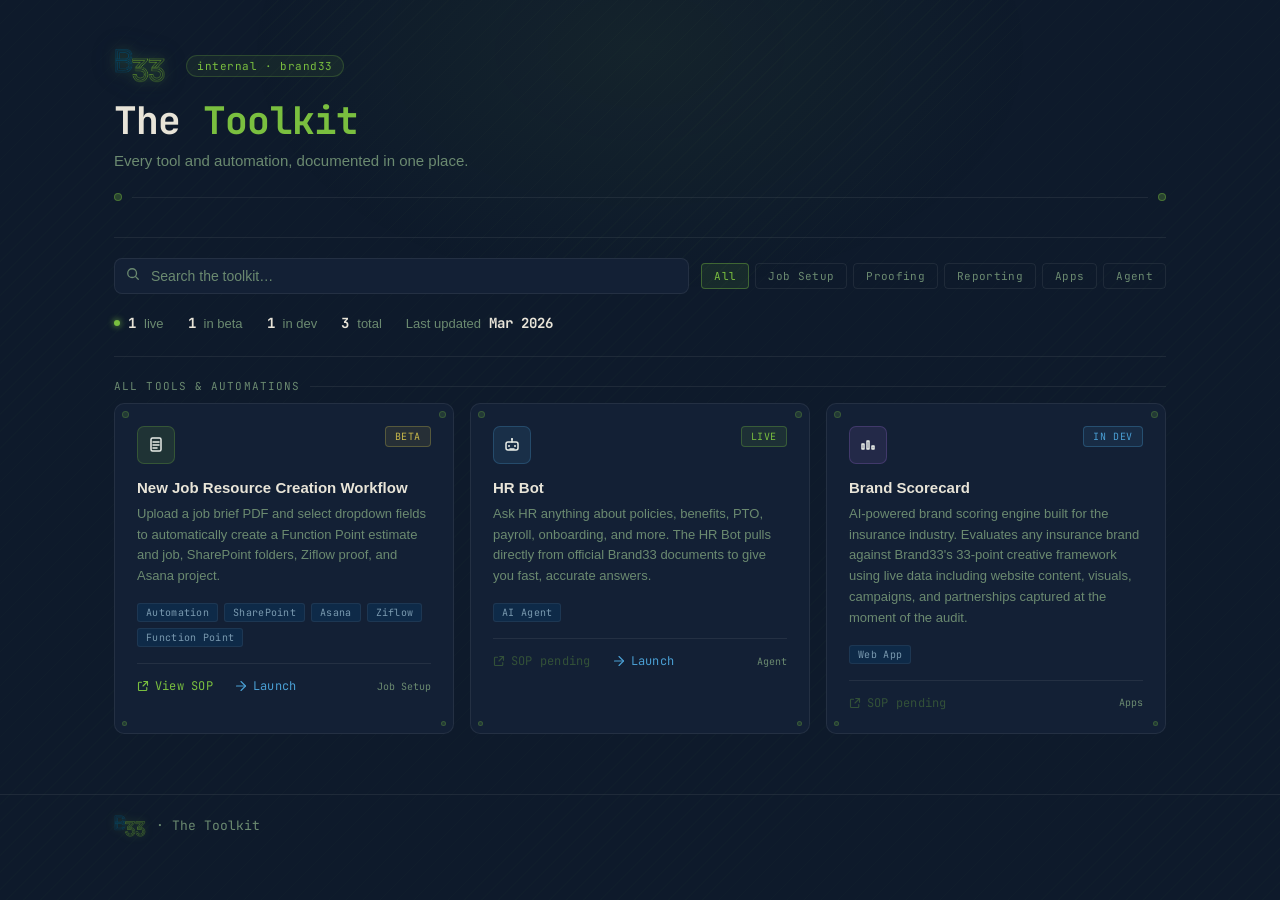
==== index.html @ ebba64cc "Update index.html" ====
<!DOCTYPE html>
<html lang="en">
<head>
<meta charset="UTF-8">
<meta name="viewport" content="width=device-width, initial-scale=1.0">
<title>The Toolkit</title>
<link href="https://fonts.googleapis.com/css2?family=JetBrains+Mono:wght@400;500;700&family=Poppins:wght@300;400;500;600&display=swap" rel="stylesheet">
<style>
  :root {
    --bg:      #0e1a2b;
    --bg2:     #132035;
    --bg3:     #1a2a42;
    --border:  rgba(255,255,255,0.07);
    --border-hover: rgba(255,255,255,0.15);
    --text:    #e8ede8;
    --muted:   #6b8a70;
    --accent:  #7abf3f;
    --cream:   #e8e4d8;
    --mono: "JetBrains Mono", monospace;
    --sans: "DM Sans", sans-serif;
  }

  * { box-sizing: border-box; margin: 0; padding: 0; }

  body {
    background: var(--bg);
    color: var(--text);
    font-family: var(--sans);
    min-height: 100vh;
    overflow-x: hidden;
  }

  /* Diagonal hatching texture — toolbox vibe */
  body::before {
    content: "";
    position: fixed;
    inset: 0;
    background-image: repeating-linear-gradient(
      -45deg,
      rgba(122,191,63,0.018) 0px,
      rgba(122,191,63,0.018) 1px,
      transparent 1px,
      transparent 12px
    );
    pointer-events: none;
    z-index: 0;
  }

  body::after {
    content: "";
    position: fixed;
    top: -200px;
    left: 50%;
    transform: translateX(-50%);
    width: 800px;
    height: 500px;
    background: radial-gradient(ellipse, rgba(122,191,63,0.06) 0%, transparent 70%);
    pointer-events: none;
    z-index: 0;
  }

  .container {
    max-width: 1100px;
    margin: 0 auto;
    padding: 0 24px;
    position: relative;
    z-index: 1;
  }

  /* ── HEADER ── */
  header {
    padding: 48px 0 36px;
    border-bottom: 1px solid var(--border);
  }

  .header-top {
    display: flex;
    align-items: center;
    gap: 20px;
    margin-bottom: 18px;
  }

  .logo-wrap {
    display: flex;
    align-items: center;
    flex-shrink: 0;
  }

  .logo-wrap img {
    width: 52px;
    height: auto;
    display: block;
    filter: drop-shadow(0 0 6px rgba(122,191,63,0.5)) drop-shadow(0 0 12px rgba(13,51,85,0.4));
  }

  .badge-env {
    font-family: var(--mono);
    font-size: 11px;
    color: var(--accent);
    background: rgba(122,191,63,0.08);
    border: 1px solid rgba(122,191,63,0.22);
    padding: 3px 10px;
    border-radius: 20px;
    letter-spacing: 0.05em;
  }

  .title-row {
    display: flex;
    align-items: baseline;
    gap: 14px;
    margin-bottom: 10px;
  }

  h1 {
    font-family: var(--mono);
    font-size: 38px;
    font-weight: 700;
    letter-spacing: -0.02em;
    color: var(--cream);
    line-height: 1;
  }

  h1 span { color: var(--accent); }

  /* Wrench icon inline with title */
  .title-icon {
    font-size: 28px;
    line-height: 1;
    filter: drop-shadow(0 0 4px rgba(122,191,63,0.3));
  }

  .welcome-msg {
    font-size: 15px;
    color: var(--muted);
    line-height: 1.6;
    max-width: 520px;
  }

  /* ── TOOLBOX DIVIDER — decorative bolts ── */
  .bolt-divider {
    display: flex;
    align-items: center;
    gap: 10px;
    padding: 20px 0 0;
  }

  .bolt {
    width: 8px;
    height: 8px;
    border-radius: 50%;
    background: rgba(122,191,63,0.25);
    border: 1px solid rgba(122,191,63,0.4);
    flex-shrink: 0;
  }

  .bolt-line {
    flex: 1;
    height: 1px;
    background: var(--border);
  }

  /* ── CONTROLS ── */
  .controls {
    display: flex;
    align-items: center;
    gap: 12px;
    padding: 20px 0;
    flex-wrap: wrap;
  }

  .search-wrap {
    flex: 1;
    min-width: 200px;
    position: relative;
  }

  .search-icon {
    position: absolute;
    left: 12px;
    top: 50%;
    transform: translateY(-50%);
    color: var(--muted);
    pointer-events: none;
  }

  input[type="text"] {
    width: 100%;
    background: var(--bg2);
    border: 1px solid var(--border);
    border-radius: 8px;
    padding: 9px 12px 9px 36px;
    color: var(--text);
    font-family: var(--sans);
    font-size: 14px;
    outline: none;
    transition: border-color 0.2s;
  }

  input[type="text"]:focus { border-color: rgba(122,191,63,0.45); }
  input[type="text"]::placeholder { color: var(--muted); }

  .filter-pills { display: flex; gap: 6px; flex-wrap: wrap; }

  .pill {
    font-family: var(--mono);
    font-size: 11px;
    padding: 5px 12px;
    border-radius: 4px;
    border: 1px solid var(--border);
    background: transparent;
    color: var(--muted);
    cursor: pointer;
    transition: all 0.15s;
    letter-spacing: 0.03em;
  }

  .pill:hover { border-color: var(--border-hover); color: var(--text); }
  .pill.active { background: rgba(122,191,63,0.1); border-color: rgba(122,191,63,0.4); color: var(--accent); }

  /* ── STATS ── */
  .stats-row {
    display: flex;
    gap: 24px;
    padding-bottom: 24px;
    border-bottom: 1px solid var(--border);
    flex-wrap: wrap;
  }

  .stat { display: flex; align-items: center; gap: 8px; font-size: 13px; color: var(--muted); }
  .stat strong { font-family: var(--mono); color: var(--cream); font-size: 14px; }

  .stat-dot {
    width: 6px; height: 6px; border-radius: 50%;
    background: var(--accent);
    box-shadow: 0 0 6px var(--accent);
    animation: pulse 2s infinite;
  }

  @keyframes pulse { 0%,100%{opacity:1} 50%{opacity:0.35} }

  /* ── SECTION LABEL ── */
  .section-label {
    font-family: var(--mono);
    font-size: 11px;
    color: var(--muted);
    letter-spacing: 0.1em;
    text-transform: uppercase;
    padding: 22px 0 10px;
    display: flex;
    align-items: center;
    gap: 10px;
  }

  
  .section-label::after { content: ""; flex: 1; height: 1px; background: var(--border); }

  /* ── GRID ── */
  .grid {
    display: grid;
    grid-template-columns: repeat(auto-fill, minmax(300px, 1fr));
    gap: 16px;
    padding: 0 0 60px;
  }

  /* ── CARD ── */
  .card {
    background: var(--bg2);
    border: 1px solid var(--border);
    border-radius: 10px;
    padding: 22px;
    cursor: pointer;
    transition: border-color 0.2s, transform 0.15s, background 0.2s;
    position: relative;
    overflow: hidden;
  }

  /* Corner bolt decorations */
  .card::before {
    content: "";
    position: absolute;
    top: 7px; left: 7px;
    width: 5px; height: 5px;
    border-radius: 50%;
    background: rgba(122,191,63,0.15);
    border: 1px solid rgba(122,191,63,0.25);
    transition: background 0.2s;
  }

  .card::after {
    content: "";
    position: absolute;
    top: 7px; right: 7px;
    width: 5px; height: 5px;
    border-radius: 50%;
    background: rgba(122,191,63,0.15);
    border: 1px solid rgba(122,191,63,0.25);
    transition: background 0.2s;
  }

  .card:hover {
    border-color: rgba(122,191,63,0.25);
    background: var(--bg3);
    transform: translateY(-2px);
  }

  .card:hover::before,
  .card:hover::after {
    background: rgba(122,191,63,0.35);
  }

  /* Bottom bolts */
  .card .bolt-br, .card .bolt-bl {
    position: absolute;
    bottom: 7px;
    width: 5px; height: 5px;
    border-radius: 50%;
    background: rgba(122,191,63,0.15);
    border: 1px solid rgba(122,191,63,0.25);
    transition: background 0.2s;
  }
  .card .bolt-br { right: 7px; }
  .card .bolt-bl { left: 7px; }
  .card:hover .bolt-br,
  .card:hover .bolt-bl { background: rgba(122,191,63,0.35); }

  /* Left accent per category */
  .card-accent {
    position: absolute;
    left: 0; top: 18%; bottom: 18%;
    width: 2px;
    border-radius: 0 2px 2px 0;
    opacity: 0;
    transition: opacity 0.2s;
  }

  .card.cat-job-setup .card-accent  { background: var(--accent); }
  .card.cat-proofing .card-accent   { background: #4a9fd4; }
  .card.cat-reporting .card-accent  { background: #d4824a; }
  .card.cat-agent .card-accent      { background: #c8b84a; }
  .card.cat-apps .card-accent       { background: #9a6ad4; }
  .card:hover .card-accent { opacity: 1; }

  .card-header { display: flex; align-items: flex-start; justify-content: space-between; margin-bottom: 14px; }

  .card-icon {
    width: 38px; height: 38px; border-radius: 7px;
    display: flex; align-items: center; justify-content: center;
    font-size: 17px; flex-shrink: 0;
  }

  .icon-green  { background: rgba(122,191,63,0.12); border: 1px solid rgba(122,191,63,0.25); }
  .icon-blue   { background: rgba(74,159,212,0.12); border: 1px solid rgba(74,159,212,0.25); }
  .icon-orange { background: rgba(212,130,74,0.12); border: 1px solid rgba(212,130,74,0.25); }
  .icon-gold   { background: rgba(200,184,74,0.12); border: 1px solid rgba(200,184,74,0.25); }
  .icon-purple { background: rgba(154,106,212,0.12); border: 1px solid rgba(154,106,212,0.25); }

  .status-badge {
    font-family: var(--mono); font-size: 10px;
    letter-spacing: 0.06em; padding: 3px 9px;
    border-radius: 4px; text-transform: uppercase; flex-shrink: 0;
  }

  .status-live   { background: rgba(122,191,63,0.1); color: var(--accent); border: 1px solid rgba(122,191,63,0.3); }
  .status-beta   { background: rgba(200,184,74,0.1); color: #c8b84a; border: 1px solid rgba(200,184,74,0.3); }
  .status-coming { background: rgba(107,112,128,0.1); color: var(--muted); border: 1px solid var(--border); }
  .status-indev  { background: rgba(74,159,212,0.1); color: #4a9fd4; border: 1px solid rgba(74,159,212,0.3); }

  .card-title { font-size: 15px; font-weight: 600; color: var(--cream); margin-bottom: 6px; line-height: 1.3; }
  .card-desc { font-size: 13px; color: var(--muted); line-height: 1.6; margin-bottom: 16px; }

  .card-tags { display: flex; gap: 6px; flex-wrap: wrap; margin-bottom: 16px; }

  .tag {
    font-family: var(--mono); font-size: 10px;
    padding: 2px 8px; border-radius: 3px;
    background: rgba(13,51,85,0.6);
    border: 1px solid rgba(255,255,255,0.06);
    color: #7a9ab0; letter-spacing: 0.03em;
  }

  .card-footer {
    display: flex; align-items: center; justify-content: space-between;
    padding-top: 14px; border-top: 1px solid var(--border);
  }

  .doc-link {
    display: flex; align-items: center; gap: 6px;
    font-size: 12px; color: var(--accent); text-decoration: none;
    font-family: var(--mono); letter-spacing: 0.02em; transition: opacity 0.15s;
  }

  .doc-link:hover { opacity: 0.7; }
  .card-meta { font-family: var(--mono); font-size: 10px; color: var(--muted); }

  /* ── EMPTY ── */
  .empty { grid-column: 1/-1; text-align: center; padding: 60px 20px; color: var(--muted); font-size: 14px; }
  .empty span { display: block; font-size: 28px; margin-bottom: 10px; }

  /* ── FOOTER ── */
  footer {
    border-top: 1px solid var(--border);
    padding: 20px 0;
    position: relative; z-index: 1;
  }

  .footer-inner { display: flex; align-items: center; justify-content: space-between; }
  .footer-brand { font-family: var(--mono); font-size: 13px; font-weight: 700; color: var(--cream); }
  .footer-brand span { color: var(--accent); }
  .footer-note { font-family: var(--mono); font-size: 11px; color: var(--muted); }

  @media (max-width: 600px) {
    h1 { font-size: 28px; }
    .grid { grid-template-columns: 1fr; }
    .footer-inner { flex-direction: column; gap: 8px; text-align: center; }
  }
</style>
</head>
<body>
<div class="container">

  <header>
    <div class="header-top">
      <div class="logo-wrap">
        <img src="[data-uri]" alt="B33">
      </div>
      <span class="badge-env">internal · brand33</span>
    </div>
    <div class="title-row">
      <h1>The <span>Toolkit</span></h1>
      
    </div>
    <p class="welcome-msg">Every tool and automation, documented in one place.</p>
    <div class="bolt-divider">
      <div class="bolt"></div>
      <div class="bolt-line"></div>
      <div class="bolt"></div>
    </div>
  </header>

  <div class="controls">
    <div class="search-wrap">
      <span class="search-icon">
        <svg width="14" height="14" viewBox="0 0 16 16" fill="none">
          <circle cx="7" cy="7" r="5" stroke="currentColor" stroke-width="1.5"/>
          <path d="M11 11l3 3" stroke="currentColor" stroke-width="1.5" stroke-linecap="round"/>
        </svg>
      </span>
      <input type="text" id="searchInput" placeholder="Search the toolkit…" oninput="filterCards()">
    </div>
    <div class="filter-pills">
      <button class="pill active" onclick="setFilter('all', this)">All</button>
      <button class="pill" onclick="setFilter('job-setup', this)">Job Setup</button>
      <button class="pill" onclick="setFilter('proofing', this)">Proofing</button>
      <button class="pill" onclick="setFilter('reporting', this)">Reporting</button>
      <button class="pill" onclick="setFilter('apps', this)">Apps</button>
      <button class="pill" onclick="setFilter('agent', this)">Agent</button>
    </div>
  </div>

  <div class="stats-row">
    <div class="stat"><span class="stat-dot"></span><strong id="liveCount">1</strong> live</div>
    <div class="stat"><strong id="betaCount">0</strong> in beta</div>
    <div class="stat"><strong id="indevCount">0</strong> in dev</div>
    <div class="stat"><strong id="totalCount">1</strong> total</div>
    <div class="stat">Last updated <strong>Mar 2026</strong></div>
  </div>

  <div class="section-label" id="sectionLabel">All tools &amp; automations</div>

  <div class="grid" id="cardGrid"></div>
</div>

<!-- SOP Modal -->
<div id="sopModal" style="display:none;position:fixed;inset:0;z-index:1000;background:rgba(8,14,24,0.85);backdrop-filter:blur(4px);" onclick="closeSOP(event)">
  <div style="position:absolute;top:50%;left:50%;transform:translate(-50%,-50%);width:90%;max-width:900px;background:#132035;border:1px solid rgba(122,191,63,0.2);border-radius:12px;overflow:hidden;box-shadow:0 24px 60px rgba(0,0,0,0.5);">
    <div style="display:flex;align-items:center;justify-content:space-between;padding:16px 20px;border-bottom:1px solid rgba(255,255,255,0.07);">
      <span id="sopModalTitle" style="font-family:'Poppins',sans-serif;font-size:14px;font-weight:600;color:#e8e4d8;"></span>
      <button onclick="closeSOP()" style="background:none;border:none;color:#6b8a70;cursor:pointer;font-size:20px;line-height:1;padding:0 4px;">&times;</button>
    </div>
    <div style="padding:0;">
      <iframe id="sopFrame" src="" width="100%" height="800" allow="fullscreen" style="border:0;display:block;min-height:640px;"></iframe>
    </div>
  </div>
</div>


<footer>
  <div class="container">
    <div class="footer-inner">
      <div class="footer-brand"><img src="[data-uri]" alt="B33" style="height:22px;width:auto;display:inline-block;vertical-align:middle;filter:drop-shadow(0 0 4px rgba(122,191,63,0.4));margin-right:10px;"><span style="color:var(--muted);font-weight:400;">· The Toolkit</span></div>
      
    </div>
  </div>
</footer>

<script>
  // ============================================================
  // THE TOOLKIT — TOOL DIRECTORY
  // To add a new tool, copy one of the objects below and update
  // the fields. That is all you need to do!
  //
  // FIELDS:
  //   title      — name of the tool or automation
  //   desc       — short description of what it does
  //   category   — "job-setup" | "proofing" | "reporting" | "apps" | "comms"
  //   status     — "live" | "beta" | "coming"
  //   sopUrl     — paste your Scribe link here (or leave "" if not ready)
  //   tags       — array of platform names e.g. ["n8n", "Asana"]
  //   icon       — "doc" | "gear" | "bolt" | "chart" | "bell" | "link"
  //   iconColor  — "green" | "blue" | "orange" | "gold" | "purple"
  // ============================================================
  const TOOLS = [
    {
      title:     "New Job Resource Creation Workflow",
      desc:      "Upload a job brief PDF and select dropdown fields to automatically create a Function Point estimate and job, SharePoint folders, Ziflow proof, and Asana project.",
      category:  "job-setup",
      status:    "beta",
      sopUrl:    "https://scribehow.com/page-embed/New_Job_Resource_Creation_Workflow__ccn_DR5oRvy5ynn7u_gwuA",
      launchUrl: "https://cd333.app.n8n.cloud/form/26f02a42-0b9b-437d-ba94-906bbc5adedc",
      tags:      ["Automation", "SharePoint", "Asana", "Ziflow", "Function Point"],
      icon:      "doc",
      iconColor: "green"
    },
    // ADD NEW TOOLS BELOW THIS LINE ─────────────────────────────

    {
      title:     "HR Bot",
      desc:      "Ask HR anything about policies, benefits, PTO, payroll, onboarding, and more. The HR Bot pulls directly from official Brand33 documents to give you fast, accurate answers.",
      category:  "agent",
      status:    "live",
      sopUrl:    "",
      launchUrl: "https://teams.microsoft.com/l/chat/19:d0aacc4e-193f-4968-90f3-7f5063291b6b_0f49fb86-706a-46f9-90ae-ad2b9e4818c9@unq.gbl.spaces/conversations?context=%7B%22contextType%22%3A%22chat%22%7D",
      tags:      ["AI Agent"],
      icon:      "bot",
      iconColor: "blue"
    },
    {
      title:     "Brand Scorecard",
      desc:      "AI-powered brand scoring engine built for the insurance industry. Evaluates any insurance brand against Brand33's 33-point creative framework using live data including website content, visuals, campaigns, and partnerships captured at the moment of the audit.",
      category:  "apps",
      status:    "indev",
      sopUrl:    "",
      tags:      ["Web App"],
      icon:      "chart",
      iconColor: "purple"
    },

    // END OF TOOLS LIST ─────────────────────────────────────────
  ];

  // ============================================================
  // ICONS — you can add new icon keys here if needed
  // ============================================================
  const ICONS = {
    doc:   '<svg width="16" height="16" viewBox="0 0 16 16" fill="none"><rect x="3" y="1" width="10" height="13" rx="1.5" stroke="currentColor" stroke-width="1.5"/><path d="M5 5h6M5 8h6M5 11h4" stroke="currentColor" stroke-width="1.5" stroke-linecap="round"/></svg>',
    gear:  '<svg width="16" height="16" viewBox="0 0 16 16" fill="none"><circle cx="8" cy="8" r="2.5" stroke="currentColor" stroke-width="1.5"/><path d="M8 1v2M8 13v2M1 8h2M13 8h2M3.05 3.05l1.42 1.42M11.53 11.53l1.42 1.42M3.05 12.95l1.42-1.42M11.53 4.47l1.42-1.42" stroke="currentColor" stroke-width="1.5" stroke-linecap="round"/></svg>',
    bolt:  '<svg width="16" height="16" viewBox="0 0 16 16" fill="none"><path d="M9 1L3 9h5l-1 6 6-8H8l1-6z" stroke="currentColor" stroke-width="1.5" stroke-linejoin="round"/></svg>',
    chart: '<svg width="16" height="16" viewBox="0 0 16 16" fill="none"><path d="M2 12h2V7H2v5zM7 12h2V4H7v8zM12 12h2V9h-2v3z" stroke="currentColor" stroke-width="1.5" stroke-linejoin="round"/></svg>',
    bell:  '<svg width="16" height="16" viewBox="0 0 16 16" fill="none"><path d="M8 1a5 5 0 00-5 5v3l-1.5 2h13L13 9V6a5 5 0 00-5-5z" stroke="currentColor" stroke-width="1.5" stroke-linejoin="round"/><path d="M6.5 13a1.5 1.5 0 003 0" stroke="currentColor" stroke-width="1.5"/></svg>',
    link:  '<svg width="16" height="16" viewBox="0 0 16 16" fill="none"><path d="M6 10l4-4M9 3h4v4" stroke="currentColor" stroke-width="1.5" stroke-linecap="round" stroke-linejoin="round"/><path d="M7 4H4a1 1 0 00-1 1v7a1 1 0 001 1h7a1 1 0 001-1v-3" stroke="currentColor" stroke-width="1.5" stroke-linecap="round"/></svg>',
    bot:   '<svg width="16" height="16" viewBox="0 0 16 16" fill="none"><rect x="2" y="5" width="12" height="8" rx="2" stroke="currentColor" stroke-width="1.5"/><path d="M5 9h.01M11 9h.01" stroke="currentColor" stroke-width="2" stroke-linecap="round"/><path d="M6 12h4" stroke="currentColor" stroke-width="1.5" stroke-linecap="round"/><path d="M8 5V2" stroke="currentColor" stroke-width="1.5" stroke-linecap="round"/><circle cx="8" cy="2" r="1" fill="currentColor"/></svg>'
  };

  const CAT_LABELS = {
    all: "All tools & automations",
    "job-setup": "Job Setup",
    proofing: "Proofing",
    reporting: "Reporting",
    apps: "Apps",
    agent: "Agent"
  };

  let activeFilter = "all";

  const SOP_ICON = '<svg width="12" height="12" viewBox="0 0 16 16" fill="none"><path d="M6 3H3a1 1 0 00-1 1v9a1 1 0 001 1h9a1 1 0 001-1v-3" stroke="currentColor" stroke-width="1.5" stroke-linecap="round"/><path d="M9 2h5m0 0v5m0-5L8 8" stroke="currentColor" stroke-width="1.5" stroke-linecap="round" stroke-linejoin="round"/></svg>';

  function renderCards(tools) {
    const grid = document.getElementById("cardGrid");
    grid.innerHTML = "";
    tools.forEach(tool => {
      const statusClass = { live: "status-live", beta: "status-beta", coming: "status-coming", indev: "status-indev" }[tool.status] || "status-coming";
      const statusLabel = { live: "Live", beta: "Beta", coming: "Coming Soon", indev: "In Dev" }[tool.status] || "Coming Soon";
      const LAUNCH_ICON = '<svg width="12" height="12" viewBox="0 0 16 16" fill="none"><path d="M8 2l6 6-6 6" stroke="currentColor" stroke-width="1.5" stroke-linecap="round" stroke-linejoin="round"/><path d="M2 8h12" stroke="currentColor" stroke-width="1.5" stroke-linecap="round"/></svg>';
      const launchHtml = tool.launchUrl
        ? '<a class="doc-link" href="' + tool.launchUrl + '" target="_blank" style="margin-left:10px;color:#4a9fd4;">' + LAUNCH_ICON + 'Launch</a>'
        : '';
      const sopHtml = tool.sopUrl
        ? '<a class="doc-link" href="#" onclick="openSOP(\'' + tool.sopUrl + '\', \'' + tool.title + '\'); return false;">' + SOP_ICON + 'View SOP</a>'
        : '<span class="doc-link" style="opacity:0.3;cursor:default;">' + SOP_ICON + 'SOP pending</span>';
      const tagsHtml = tool.tags.map(t => '<span class="tag">' + t + '</span>').join("");
      const card = document.createElement("div");
      card.className = "card cat-" + tool.category;
      card.dataset.category = tool.category;
      card.dataset.title = tool.title;
      card.dataset.status = tool.status;
      card.innerHTML =
        '<div class="card-accent"></div>' +
        '<div class="bolt-bl"></div>' +
        '<div class="bolt-br"></div>' +
        '<div class="card-header">' +
          '<div class="card-icon icon-' + tool.iconColor + '">' + (ICONS[tool.icon] || ICONS.doc) + '</div>' +
          '<span class="status-badge ' + statusClass + '">' + statusLabel + '</span>' +
        '</div>' +
        '<div class="card-title">' + tool.title + '</div>' +
        '<div class="card-desc">' + tool.desc + '</div>' +
        '<div class="card-tags">' + tagsHtml + '</div>' +
        '<div class="card-footer"><div style="display:flex;align-items:center;gap:12px;">' + sopHtml + launchHtml + '</div><span class="card-meta">' + (CAT_LABELS[tool.category] || tool.category) + '</span></div>';
      grid.appendChild(card);
    });
  }

  function filterCards() {
    const q = document.getElementById("searchInput").value.toLowerCase();
    const filtered = TOOLS.filter(tool => {
      const catMatch = activeFilter === "all" || tool.category === activeFilter;
      const textMatch = q === "" || tool.title.toLowerCase().includes(q) || tool.desc.toLowerCase().includes(q) || tool.tags.some(t => t.toLowerCase().includes(q));
      return catMatch && textMatch;
    });
    renderCards(filtered);
    if (filtered.length === 0) {
      const empty = document.createElement("div");
      empty.className = "empty";
      empty.textContent = "Nothing found in the toolkit.";
      document.getElementById("cardGrid").appendChild(empty);
    }
    updateStats(filtered);
  }

  function setFilter(cat, el) {
    activeFilter = cat;
    document.querySelectorAll(".pill").forEach(p => p.classList.remove("active"));
    el.classList.add("active");
    document.getElementById("sectionLabel").textContent = CAT_LABELS[cat] || cat;
    filterCards();
  }

  function updateStats(tools) {
    const list = tools !== undefined ? tools : TOOLS;
    document.getElementById("liveCount").textContent  = list.filter(t => t.status === "live").length;
    document.getElementById("betaCount").textContent  = list.filter(t => t.status === "beta").length;
    document.getElementById("indevCount").textContent = list.filter(t => t.status === "indev").length;
    document.getElementById("totalCount").textContent = list.length;
  }


  function openSOP(url, title) {
    document.getElementById('sopFrame').src = url;
    document.getElementById('sopModalTitle').textContent = title;
    document.getElementById('sopModal').style.display = 'block';
    document.body.style.overflow = 'hidden';
  }

  function closeSOP(e) {
    if (e && e.target !== document.getElementById('sopModal')) return;
    document.getElementById('sopModal').style.display = 'none';
    document.getElementById('sopFrame').src = '';
    document.body.style.overflow = '';
  }

  renderCards(TOOLS);
  updateStats();
</script>
</body>
</html>
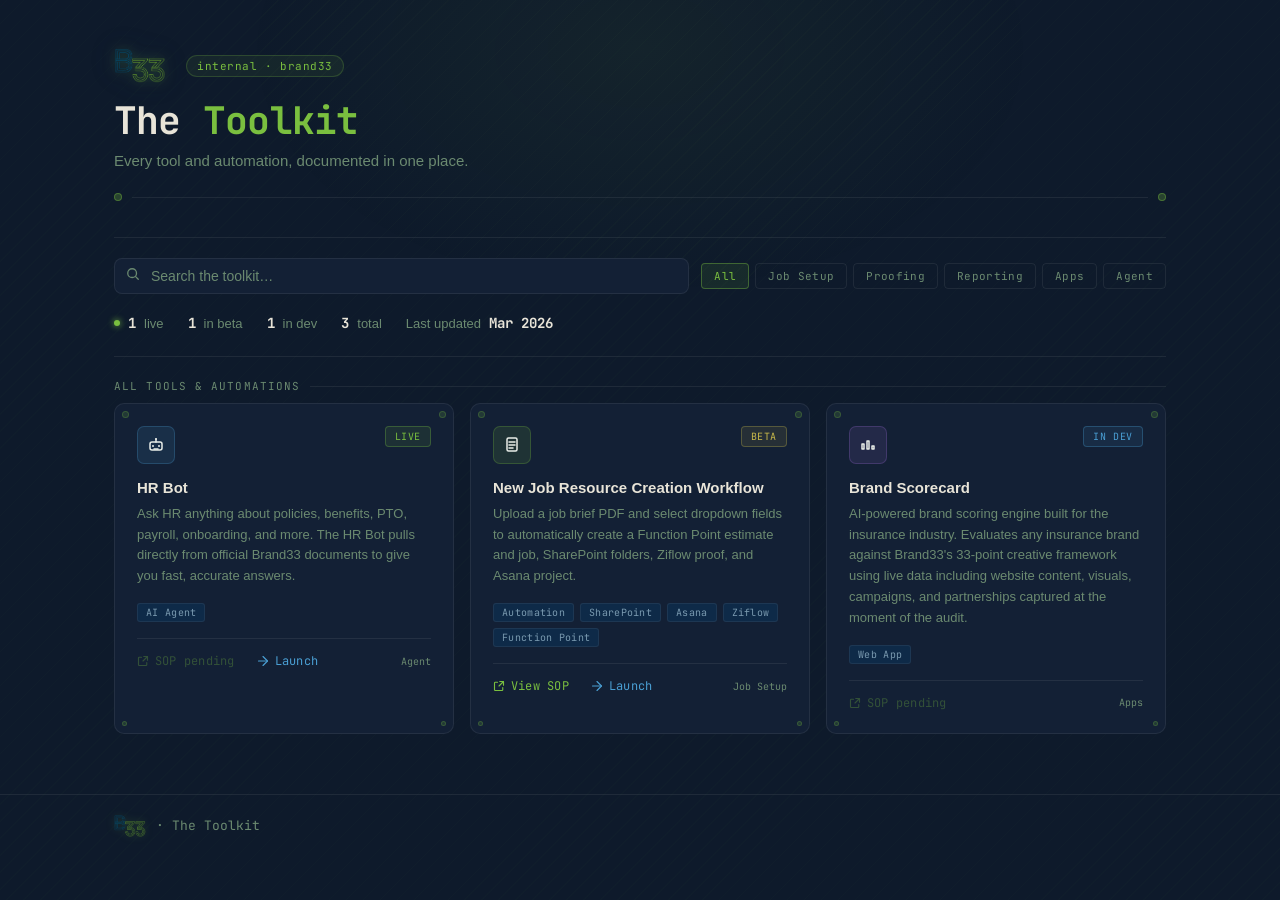
==== commit 3da1d5c7: "Update index.html" ====
--- a/index.html
+++ b/index.html
@@ -574,9 +574,12 @@
 
   const SOP_ICON = '<svg width="12" height="12" viewBox="0 0 16 16" fill="none"><path d="M6 3H3a1 1 0 00-1 1v9a1 1 0 001 1h9a1 1 0 001-1v-3" stroke="currentColor" stroke-width="1.5" stroke-linecap="round"/><path d="M9 2h5m0 0v5m0-5L8 8" stroke="currentColor" stroke-width="1.5" stroke-linecap="round" stroke-linejoin="round"/></svg>';
 
+  const STATUS_ORDER = { live: 0, beta: 1, indev: 2, coming: 3 };
+
   function renderCards(tools) {
     const grid = document.getElementById("cardGrid");
     grid.innerHTML = "";
+    tools = [...tools].sort((a, b) => (STATUS_ORDER[a.status] ?? 9) - (STATUS_ORDER[b.status] ?? 9));
     tools.forEach(tool => {
       const statusClass = { live: "status-live", beta: "status-beta", coming: "status-coming", indev: "status-indev" }[tool.status] || "status-coming";
       const statusLabel = { live: "Live", beta: "Beta", coming: "Coming Soon", indev: "In Dev" }[tool.status] || "Coming Soon";
